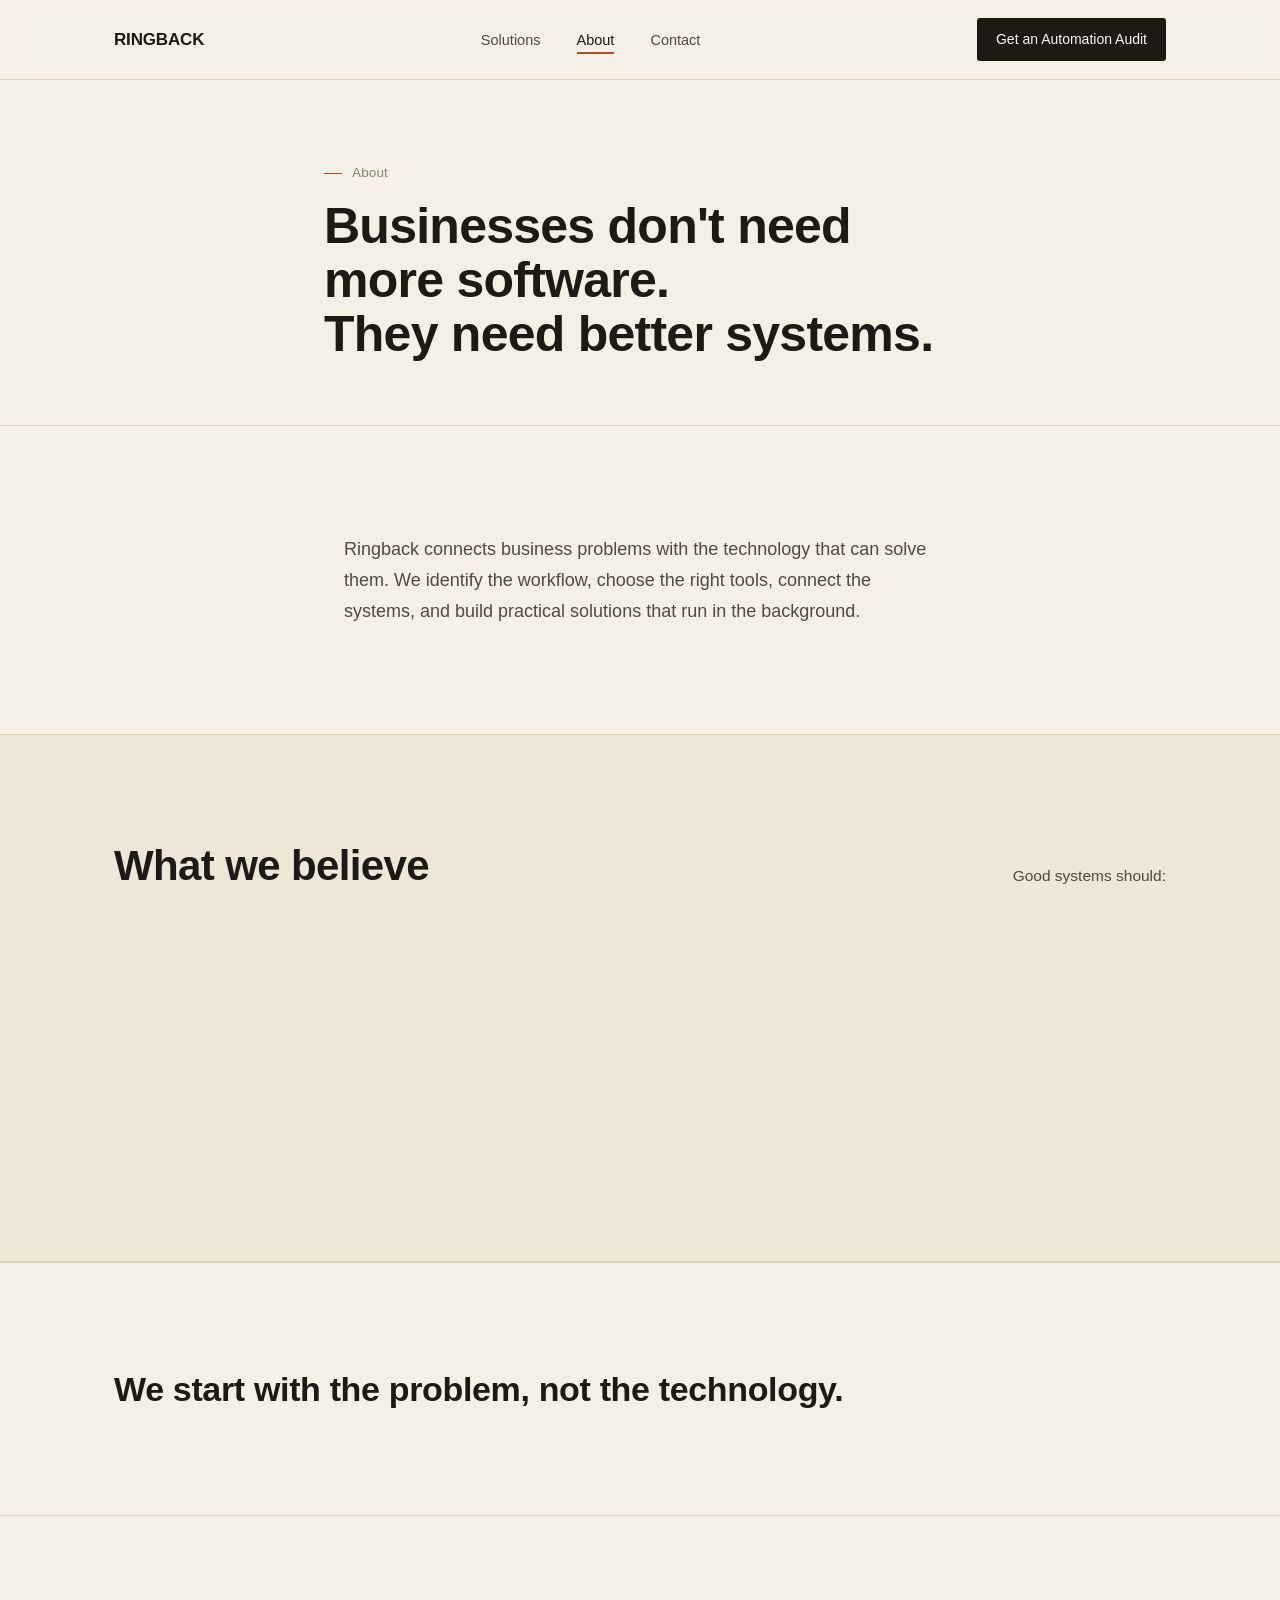
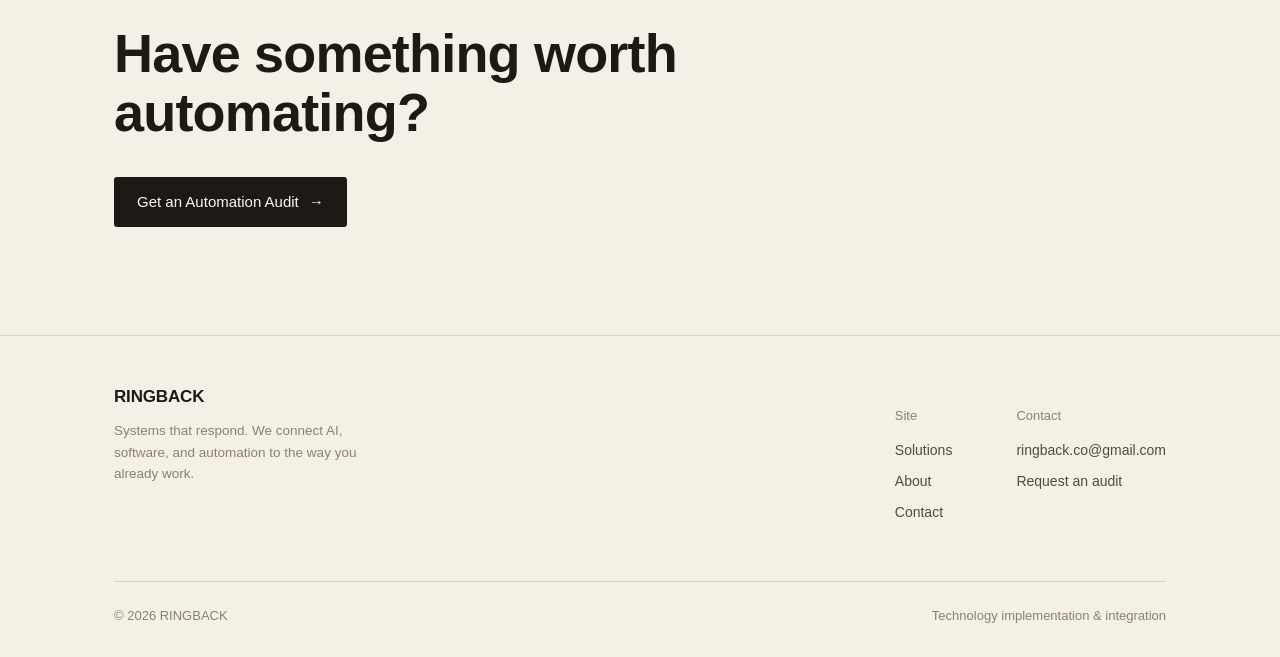
==== about.html @ 1ca5c449 "Add files via upload" ====
<!DOCTYPE html>
<html lang="en">
<head>
<meta charset="UTF-8">
<meta name="viewport" content="width=device-width, initial-scale=1.0">
<title>About — Ringback</title>
<meta name="description" content="Ringback connects business problems with the technology that can solve them. We start with the problem, not the technology.">
<link rel="stylesheet" href="styles.css">
</head>
<body>

<header class="site-header">
  <nav class="nav">
    <a href="index.html" class="nav-logo">RINGBACK</a>
    <ul class="nav-links">
      <li><a href="solutions.html">Solutions</a></li>
      <li><a href="about.html" aria-current="page">About</a></li>
      <li><a href="contact.html">Contact</a></li>
    </ul>
    <div class="nav-right">
      <a href="contact.html" class="btn btn-primary nav-cta">Get an Automation Audit</a>
      <button class="nav-toggle" aria-expanded="false" aria-label="Toggle menu">
        <span></span><span></span><span></span>
      </button>
    </div>
  </nav>
  <div class="mobile-panel">
    <a href="solutions.html">Solutions</a>
    <a href="about.html">About</a>
    <a href="contact.html">Contact</a>
    <a href="contact.html" class="btn btn-primary">Get an Automation Audit</a>
  </div>
</header>

<main>

  <section class="page-hero">
    <div class="wrap about-statement">
      <span class="eyebrow">About</span>
      <h1>Businesses don't need more software.<br>They need better systems.</h1>
    </div>
  </section>

  <section class="border-bottom">
    <div class="wrap" style="max-width:720px;">
      <p style="font-size:18px; line-height:1.7; color:var(--charcoal-soft);">Ringback connects business problems with the technology that can solve them. We identify the workflow, choose the right tools, connect the systems, and build practical solutions that run in the background.</p>
    </div>
  </section>

  <section class="section-alt border-bottom">
    <div class="wrap">
      <div class="section-head">
        <h2>What we believe</h2>
        <p class="lede">Good systems should:</p>
      </div>
      <ul class="belief-list reveal">
        <li>Remove repetitive work</li>
        <li>Fit the way a business already operates</li>
        <li>Connect existing tools instead of creating unnecessary complexity</li>
        <li>Use AI where it actually provides value</li>
      </ul>
    </div>
  </section>

  <section class="statement">
    <div class="wrap">
      <h2>We start with the problem, not the technology.</h2>
    </div>
  </section>

  <section class="final-cta">
    <div class="wrap">
      <h2>Have something worth automating?</h2>
      <div class="hero-actions">
        <a href="contact.html" class="btn btn-primary">Get an Automation Audit <span class="btn-arrow">→</span></a>
      </div>
    </div>
  </section>

</main>

<footer class="site-footer">
  <div class="wrap">
    <div class="footer-grid">
      <div class="footer-brand">
        <div class="nav-logo">RINGBACK</div>
        <p>Systems that respond. We connect AI, software, and automation to the way you already work.</p>
      </div>
      <div class="footer-cols">
        <div class="footer-col">
          <h5>Site</h5>
          <a href="solutions.html">Solutions</a>
                <a href="about.html">About</a>
          <a href="contact.html">Contact</a>
        </div>
        <div class="footer-col">
          <h5>Contact</h5>
          <a href="mailto:ringback.co@gmail.com">ringback.co@gmail.com</a>
          <a href="contact.html">Request an audit</a>
        </div>
      </div>
    </div>
    <div class="footer-bottom">
      <span>© 2026 RINGBACK</span>
      <span>Technology implementation &amp; integration</span>
    </div>
  </div>
</footer>

<script src="script.js"></script>
</body>
</html>
---- styles.css ----
/* ============================================================
   SUBSTRATE CO. — Design System
   Editorial technology-consultancy aesthetic.
   Cream / charcoal / restrained burnt orange.
   ============================================================ */

@import url('https://api.fontshare.com/v2/css?f[]=general-sans@400,500,600,700&display=swap');
@import url('https://fonts.googleapis.com/css2?family=IBM+Plex+Mono:wght@400;500&display=swap');

:root{
  --cream:        #F5F0E6;
  --cream-alt:     #EEE6D6;
  --paper:         #FBF8F2;
  --charcoal:      #1D1A15;
  --charcoal-soft: #514A3E;
  --charcoal-faint:#8A8172;
  --orange:        #B14D24;
  --orange-dim:    #C97C4F;
  --line:          #DDD2BC;
  --line-strong:   #C7B99D;

  --font-display: 'General Sans', 'Inter', -apple-system, BlinkMacSystemFont, sans-serif;
  --font-mono: 'IBM Plex Mono', ui-monospace, 'SFMono-Regular', Menlo, monospace;

  --max: 1180px;
  --gutter: clamp(20px, 5vw, 64px);

  --ease: cubic-bezier(.25,.1,.25,1);
}

*, *::before, *::after{ box-sizing: border-box; }

html{
  scroll-behavior: smooth;
}
@media (prefers-reduced-motion: reduce){
  html{ scroll-behavior: auto; }
  *, *::before, *::after{
    animation-duration: 0.001ms !important;
    animation-iteration-count: 1 !important;
    transition-duration: 0.001ms !important;
    scroll-behavior: auto !important;
  }
}

body{
  margin: 0;
  background: var(--cream);
  color: var(--charcoal);
  font-family: var(--font-display);
  font-size: 16px;
  line-height: 1.5;
  -webkit-font-smoothing: antialiased;
  text-rendering: optimizeLegibility;
  overflow-x: hidden;
}

img{ max-width: 100%; display: block; }

a{
  color: inherit;
  text-decoration: none;
}

.wrap{
  max-width: var(--max);
  margin: 0 auto;
  padding-left: var(--gutter);
  padding-right: var(--gutter);
}

h1,h2,h3,h4{
  margin: 0;
  font-weight: 600;
  letter-spacing: -0.015em;
  line-height: 1.08;
}

p{ margin: 0; }

::selection{
  background: var(--orange);
  color: var(--paper);
}

:focus-visible{
  outline: 2px solid var(--orange);
  outline-offset: 3px;
}

/* ---------------- Eyebrow / labels ---------------- */
.eyebrow{
  font-family: var(--font-display);
  font-weight: 500;
  font-size: 13.5px;
  letter-spacing: 0.01em;
  color: var(--charcoal-faint);
  display: inline-flex;
  align-items: center;
  gap: 10px;
}
.eyebrow::before{
  content: '';
  width: 18px;
  height: 1px;
  background: var(--orange);
  flex: none;
}

/* ---------------- Technical fragments (interface / workflow artifacts) ---------------- */
.tech-label{
  font-family: var(--font-mono);
  font-size: 11px;
  letter-spacing: 0.08em;
  text-transform: uppercase;
  color: var(--charcoal-faint);
}

/* ---------------- Buttons ---------------- */
.btn{
  display: inline-flex;
  align-items: center;
  gap: 10px;
  font-family: var(--font-display);
  font-weight: 500;
  font-size: 15px;
  padding: 13px 22px;
  border-radius: 3px;
  border: 1px solid transparent;
  cursor: pointer;
  transition: background .2s var(--ease), color .2s var(--ease), border-color .2s var(--ease), transform .15s var(--ease);
  white-space: nowrap;
}
.btn-primary{
  background: var(--charcoal);
  color: var(--paper);
}
.btn-primary:hover{
  background: var(--orange);
  transform: translateY(-1px);
}
.btn-ghost{
  background: transparent;
  color: var(--charcoal);
  border-color: var(--line-strong);
}
.btn-ghost:hover{
  border-color: var(--charcoal);
  transform: translateY(-1px);
}
.btn-arrow{
  transition: transform .2s var(--ease);
}
.btn:hover .btn-arrow{
  transform: translateX(3px);
}

/* ---------------- Nav ---------------- */
.site-header{
  position: sticky;
  top: 0;
  z-index: 100;
  background: rgba(245, 240, 230, 0.88);
  backdrop-filter: blur(10px);
  -webkit-backdrop-filter: blur(10px);
  border-bottom: 1px solid var(--line);
}
.nav{
  display: flex;
  align-items: center;
  justify-content: space-between;
  padding: 18px var(--gutter);
  max-width: var(--max);
  margin: 0 auto;
}
.nav-logo{
  font-weight: 600;
  font-size: 17px;
  letter-spacing: -0.01em;
}
.nav-links{
  display: flex;
  gap: 36px;
  list-style: none;
  margin: 0;
  padding: 0;
}
.nav-links a{
  font-size: 14.5px;
  color: var(--charcoal-soft);
  position: relative;
  padding: 4px 0;
  transition: color .2s var(--ease);
}
.nav-links a:hover,
.nav-links a[aria-current="page"]{
  color: var(--charcoal);
}
.nav-links a[aria-current="page"]::after{
  content: '';
  position: absolute;
  left: 0; right: 0; bottom: -2px;
  height: 2px;
  background: var(--orange);
}
.nav-right{
  display: flex;
  align-items: center;
  gap: 24px;
}
.nav-cta{
  padding: 10px 18px;
  font-size: 14px;
}
.nav-toggle{
  display: none;
  background: none;
  border: none;
  cursor: pointer;
  width: 32px;
  height: 22px;
  position: relative;
  flex: none;
}
.nav-toggle span{
  position: absolute;
  left: 0; right: 0;
  height: 1.5px;
  background: var(--charcoal);
  transition: transform .25s var(--ease), opacity .2s var(--ease), top .25s var(--ease);
}
.nav-toggle span:nth-child(1){ top: 2px; }
.nav-toggle span:nth-child(2){ top: 10px; }
.nav-toggle span:nth-child(3){ top: 18px; }
.nav-toggle[aria-expanded="true"] span:nth-child(1){ top: 10px; transform: rotate(45deg); }
.nav-toggle[aria-expanded="true"] span:nth-child(2){ opacity: 0; }
.nav-toggle[aria-expanded="true"] span:nth-child(3){ top: 10px; transform: rotate(-45deg); }

.mobile-panel{
  display: none;
  flex-direction: column;
  border-top: 1px solid var(--line);
  background: var(--cream);
}
.mobile-panel.open{ display: flex; }
.mobile-panel a{
  padding: 16px var(--gutter);
  border-bottom: 1px solid var(--line);
  font-size: 15px;
}
.mobile-panel .btn{
  margin: 18px var(--gutter);
  justify-content: center;
}

@media (max-width: 860px){
  .nav-links{ display: none; }
  .nav-right .btn-primary.nav-cta{ display: none; }
  .nav-toggle{ display: block; }
}

/* ---------------- Sections ---------------- */
section{
  padding: clamp(56px, 9vw, 108px) 0;
}
.section-alt{
  background: var(--cream-alt);
}
.border-top{ border-top: 1px solid var(--line); }
.border-bottom{ border-bottom: 1px solid var(--line); }

.section-head{
  display: flex;
  justify-content: space-between;
  align-items: flex-end;
  gap: 32px;
  margin-bottom: 48px;
  flex-wrap: wrap;
}
.section-head h2{
  font-size: clamp(28px, 3.4vw, 42px);
  max-width: 620px;
}
.section-head .lede{
  max-width: 360px;
  color: var(--charcoal-soft);
  font-size: 15.5px;
  line-height: 1.6;
}

/* ---------------- Hero ---------------- */
.hero{
  padding: clamp(28px, 6vw, 104px) 0 clamp(40px, 6vw, 80px);
}
.hero-grid{
  display: grid;
  grid-template-columns: 1.3fr 1fr;
  gap: 48px;
  align-items: end;
}
.hero h1{
  font-size: clamp(38px, 5.6vw, 70px);
  margin-top: 18px;
}
.hero-sub{
  color: var(--charcoal-soft);
  font-size: 17px;
  line-height: 1.65;
  max-width: 420px;
}
.hero-actions{
  display: flex;
  gap: 14px;
  margin-top: 32px;
  flex-wrap: wrap;
}
.hero-meta{
  border-left: 1px solid var(--line-strong);
  padding-left: 24px;
  font-family: var(--font-mono);
  font-size: 12.5px;
  color: var(--charcoal-faint);
  line-height: 1.9;
}
@media (max-width: 860px){
  .hero-grid{ grid-template-columns: 1fr; }
  .hero-meta{ border-left: none; border-top: 1px solid var(--line-strong); padding-left: 0; padding-top: 18px; }
}

/* ---------------- Brand statement ---------------- */
.statement{
  border-top: 1px solid var(--line);
  border-bottom: 1px solid var(--line);
}
.statement-grid{
  display: grid;
  grid-template-columns: 0.9fr 1.6fr;
  gap: 40px;
}
.statement h2{
  font-size: clamp(24px, 3vw, 34px);
  letter-spacing: -0.01em;
}
.statement p{
  font-size: clamp(18px, 2vw, 23px);
  line-height: 1.5;
  color: var(--charcoal-soft);
  max-width: 640px;
}
@media (max-width: 860px){
  .statement-grid{ grid-template-columns: 1fr; gap: 20px; }
}

/* ---------------- Signal path (signature element) ---------------- */
.signal{
  overflow-x: auto;
}
.signal-diagram{
  display: grid;
  grid-template-columns: repeat(4, 1fr);
  gap: 0;
  position: relative;
  margin-top: 56px;
  min-width: 720px;
}
.signal-diagram::before{
  content: '';
  position: absolute;
  top: 11px;
  left: 0;
  right: 0;
  height: 1px;
  background: var(--line-strong);
}
.signal-rail{
  position: absolute;
  top: 11px;
  left: 0;
  height: 1px;
  width: 0%;
  background: var(--orange);
  transition: width 1.4s var(--ease);
}
.signal-diagram.in-view .signal-rail{ width: 100%; }

.signal-stage{
  padding-right: 28px;
  position: relative;
}
.signal-dot{
  width: 11px;
  height: 11px;
  border-radius: 50%;
  background: var(--cream);
  border: 1.5px solid var(--line-strong);
  margin-bottom: 22px;
  position: relative;
  z-index: 2;
  transition: background .3s var(--ease), border-color .3s var(--ease);
}
.signal-diagram.in-view .signal-stage:nth-child(2) .signal-dot{ transition-delay: .25s; }
.signal-diagram.in-view .signal-stage:nth-child(3) .signal-dot{ transition-delay: .6s; }
.signal-diagram.in-view .signal-stage:nth-child(4) .signal-dot{ transition-delay: .95s; }
.signal-diagram.in-view .signal-dot{
  background: var(--orange);
  border-color: var(--orange);
}
.signal-label{
  font-family: var(--font-mono);
  font-size: 11.5px;
  letter-spacing: 0.1em;
  text-transform: uppercase;
  color: var(--charcoal-faint);
  margin-bottom: 14px;
}
.signal-stage h4{
  font-size: 17px;
  font-weight: 600;
  margin-bottom: 12px;
}
.signal-items{
  list-style: none;
  margin: 0; padding: 0;
  font-size: 14px;
  color: var(--charcoal-soft);
  line-height: 2;
}
@media (max-width: 700px){
  .signal-diagram{ min-width: 560px; }
}

/* ---------------- Services: editorial copy + interface fragment ---------------- */
.service-block{
  display: grid;
  grid-template-columns: 0.9fr 1fr;
  gap: 56px;
  padding: 56px 0;
  border-top: 1px solid var(--line);
  align-items: center;
}
.service-block:last-child{ border-bottom: 1px solid var(--line); }
.service-block.reverse .service-copy{ order: 2; }
.service-block.reverse .service-fragment{ order: 1; }

.service-copy h3{
  font-size: clamp(24px, 2.8vw, 32px);
  margin-bottom: 14px;
}
.service-copy .tagline{
  color: var(--charcoal-soft);
  font-size: 16.5px;
  line-height: 1.65;
  max-width: 420px;
}

/* Interface fragment — a believable, quiet snippet of a real product screen */
.fragment{
  background: var(--paper);
  border: 1px solid var(--line);
  border-radius: 5px;
  padding: 26px 28px;
  font-size: 14.5px;
}
.fragment-row{
  display: flex;
  justify-content: space-between;
  align-items: baseline;
  gap: 16px;
  padding: 12px 0;
}
.fragment-row + .fragment-row{
  border-top: 1px solid var(--line);
}
.fragment-label{
  font-family: var(--font-mono);
  font-size: 11px;
  letter-spacing: 0.05em;
  text-transform: uppercase;
  color: var(--charcoal-faint);
  flex: none;
}
.fragment-value{
  color: var(--charcoal);
  text-align: right;
}
.fragment-quote{
  color: var(--charcoal-soft);
  font-style: italic;
  line-height: 1.6;
  padding: 14px 0;
}
.fragment-quote + .fragment-quote{
  border-top: 1px solid var(--line);
}
.fragment-quote .who{
  font-style: normal;
  font-family: var(--font-mono);
  font-size: 10.5px;
  letter-spacing: 0.05em;
  text-transform: uppercase;
  color: var(--charcoal-faint);
  display: block;
  margin-bottom: 6px;
}
.fragment-status{
  margin-top: 14px;
  padding-top: 14px;
  border-top: 1px solid var(--line);
  display: flex;
  align-items: center;
  gap: 9px;
  font-family: var(--font-mono);
  font-size: 11.5px;
  letter-spacing: 0.04em;
  text-transform: uppercase;
  color: var(--charcoal-soft);
}
.fragment-status::before{
  content: '';
  width: 6px;
  height: 6px;
  border-radius: 50%;
  background: var(--orange);
  flex: none;
}

@media (max-width: 860px){
  .service-block, .service-block.reverse .service-copy, .service-block.reverse .service-fragment{
    grid-template-columns: 1fr;
    order: initial;
  }
  .service-block{ grid-template-columns: 1fr; gap: 24px; }
}

/* ---------------- Capability groups ---------------- */
.capabilities{
  display: grid;
  grid-template-columns: repeat(3, 1fr);
  gap: 1px;
  background: var(--line);
  border: 1px solid var(--line);
}
.capabilities.cols-2{
  grid-template-columns: repeat(2, 1fr);
}
.capability{
  background: var(--cream);
  padding: 32px;
}
.capability h4{
  font-family: var(--font-display);
  font-weight: 600;
  font-size: 15px;
  color: var(--charcoal);
  margin-bottom: 18px;
  padding-bottom: 12px;
  border-bottom: 1px solid var(--line);
}
.capability ul{
  list-style: none;
  margin: 0; padding: 0;
  font-size: 14.5px;
  color: var(--charcoal-soft);
  line-height: 2.1;
}
@media (max-width: 860px){
  .capabilities{ grid-template-columns: 1fr; }
}

/* ---------------- Before / after ---------------- */
.ba-list{
  display: flex;
  flex-direction: column;
  gap: 1px;
  background: var(--line);
  border: 1px solid var(--line);
}
.ba-row{
  display: grid;
  grid-template-columns: 1fr 1fr;
  background: var(--cream);
}
.ba-cell{
  padding: 28px 32px;
}
.ba-cell + .ba-cell{
  border-left: 1px solid var(--line);
}
.ba-tag{
  font-family: var(--font-mono);
  font-size: 11px;
  letter-spacing: 0.1em;
  text-transform: uppercase;
  margin-bottom: 10px;
  display: block;
}
.ba-cell.before .ba-tag{ color: var(--charcoal-faint); }
.ba-cell.after .ba-tag{ color: var(--orange); }
.ba-cell p{ font-size: 15.5px; line-height: 1.55; }
.ba-cell.after{ color: var(--charcoal); font-weight: 500; }
@media (max-width: 700px){
  .ba-row{ grid-template-columns: 1fr; }
  .ba-cell + .ba-cell{ border-left: none; border-top: 1px solid var(--line); }
}

/* ---------------- How it works ---------------- */
.steps{
  display: grid;
  grid-template-columns: repeat(4, 1fr);
  gap: 32px;
}
.step-num{
  font-family: var(--font-mono);
  font-size: 13px;
  color: var(--orange);
  margin-bottom: 16px;
  padding-bottom: 16px;
  border-bottom: 1px solid var(--line-strong);
}
.step h4{
  font-size: 18px;
  margin-bottom: 8px;
}
.step p{
  font-size: 14.5px;
  color: var(--charcoal-soft);
  line-height: 1.6;
}
@media (max-width: 860px){
  .steps{ grid-template-columns: 1fr 1fr; gap: 28px 24px; }
}
@media (max-width: 560px){
  .steps{ grid-template-columns: 1fr; }
}

/* ---------------- Who we help ---------------- */
.tag-cloud{
  margin-top: 32px;
  font-size: 18px;
  line-height: 1.9;
  color: var(--charcoal-soft);
  max-width: 640px;
}
.tag-pill{
  color: var(--charcoal);
}
.tag-pill:not(:last-child)::after{
  content: '·';
  color: var(--orange);
  margin: 0 10px;
}

/* ---------------- Scope statement (replaces pricing grid on homepage) ---------------- */
.scope-statement{
  display: grid;
  grid-template-columns: 0.8fr 1.4fr;
  gap: 40px;
  align-items: start;
}
.scope-statement h2{
  font-size: clamp(24px, 3vw, 32px);
  max-width: 420px;
}
.scope-statement .lede{
  color: var(--charcoal-soft);
  font-size: 17px;
  line-height: 1.65;
  max-width: 480px;
}
.scope-statement .hero-actions{ margin-top: 28px; }
@media (max-width: 860px){
  .scope-statement{ grid-template-columns: 1fr; gap: 20px; }
}

/* ---------------- Pricing (kept for reference pages only) ---------------- */
.pricing-grid{
  display: grid;
  grid-template-columns: repeat(4, 1fr);
  border-top: 1px solid var(--line);
  border-left: 1px solid var(--line);
}
.price-card{
  padding: 32px 28px;
  border-right: 1px solid var(--line);
  border-bottom: 1px solid var(--line);
}
.price-name{
  font-size: 14px;
  color: var(--charcoal-faint);
  margin-bottom: 20px;
}
.price-amount{
  font-size: 30px;
  font-weight: 600;
  margin-bottom: 6px;
}
.price-amount span{
  font-size: 14px;
  font-weight: 400;
  color: var(--charcoal-faint);
}
.pricing-note{
  margin-top: 24px;
  font-size: 14px;
  color: var(--charcoal-faint);
  max-width: 560px;
  line-height: 1.6;
}
@media (max-width: 860px){
  .pricing-grid{ grid-template-columns: 1fr 1fr; }
}
@media (max-width: 560px){
  .pricing-grid{ grid-template-columns: 1fr; }
}

/* ---------------- Final CTA ---------------- */
.final-cta{
  text-align: left;
}
.final-cta h2{
  font-size: clamp(30px, 4.4vw, 54px);
  max-width: 720px;
}
.final-cta .lede{
  margin-top: 20px;
  color: var(--charcoal-soft);
  font-size: 16.5px;
  max-width: 480px;
  line-height: 1.6;
}
.final-cta .hero-actions{ margin-top: 36px; }

/* ---------------- Footer ---------------- */
.site-footer{
  border-top: 1px solid var(--line);
  padding: 48px 0 32px;
}
.footer-grid{
  display: flex;
  justify-content: space-between;
  gap: 32px;
  flex-wrap: wrap;
}
.footer-brand p{
  color: var(--charcoal-faint);
  font-size: 13.5px;
  margin-top: 10px;
  max-width: 280px;
  line-height: 1.6;
}
.footer-cols{
  display: flex;
  gap: 64px;
}
.footer-col h5{
  font-family: var(--font-display);
  font-size: 13px;
  color: var(--charcoal-faint);
  margin-bottom: 14px;
  font-weight: 500;
}
.footer-col a{
  display: block;
  font-size: 14px;
  color: var(--charcoal-soft);
  margin-bottom: 10px;
}
.footer-col a:hover{ color: var(--orange); }
.footer-bottom{
  margin-top: 48px;
  padding-top: 24px;
  border-top: 1px solid var(--line);
  display: flex;
  justify-content: space-between;
  font-size: 13px;
  color: var(--charcoal-faint);
  flex-wrap: wrap;
  gap: 12px;
}
@media (max-width: 700px){
  .footer-cols{ gap: 36px; flex-wrap: wrap; }
}

/* ---------------- Page hero (inner pages) ---------------- */
.page-hero{
  padding: clamp(28px, 6vw, 88px) 0 clamp(36px, 6vw, 64px);
  border-bottom: 1px solid var(--line);
}
.page-hero h1{
  font-size: clamp(34px, 4.6vw, 56px);
  margin-top: 16px;
  max-width: 760px;
}
.page-hero .lede{
  margin-top: 20px;
  font-size: 17px;
  color: var(--charcoal-soft);
  max-width: 560px;
  line-height: 1.6;
}

/* ---------------- Solutions page ---------------- */
.solution-category{
  padding: 44px 0;
  border-top: 1px solid var(--line);
  display: grid;
  grid-template-columns: 0.7fr 2.3fr;
  gap: 32px;
}
.solution-category:last-child{ border-bottom: 1px solid var(--line); }
.solution-category h3{
  font-size: 20px;
  position: sticky;
  top: 90px;
}
.solution-items{
  display: grid;
  grid-template-columns: repeat(2, 1fr);
  gap: 28px 32px;
}
.solution-item h4{
  font-size: 16px;
  font-weight: 600;
  margin-bottom: 8px;
}
.solution-item p{
  font-size: 14px;
  color: var(--charcoal-soft);
  line-height: 1.6;
}
@media (max-width: 860px){
  .solution-category{ grid-template-columns: 1fr; gap: 18px; }
  .solution-category h3{ position: static; }
  .solution-items{ grid-template-columns: 1fr; }
}

/* ---------------- Work page ---------------- */
.case-study{
  padding: 56px 0;
  border-top: 1px solid var(--line);
}
.case-study:last-child{ border-bottom: 1px solid var(--line); }
.case-tag{
  font-size: 13px;
  color: var(--charcoal-faint);
  font-style: italic;
  display: inline-block;
  margin-bottom: 20px;
}
.case-head{
  display: flex;
  justify-content: space-between;
  align-items: baseline;
  gap: 24px;
  flex-wrap: wrap;
  margin-bottom: 32px;
}
.case-head h3{
  font-size: clamp(24px, 3vw, 34px);
}
.case-index{
  font-family: var(--font-display);
  font-size: 15px;
  color: var(--charcoal-faint);
}
.case-grid{
  display: grid;
  grid-template-columns: 1fr 1fr 1.3fr;
  gap: 32px;
}
.case-col h5{
  font-family: var(--font-display);
  font-size: 13px;
  font-weight: 600;
  color: var(--charcoal-faint);
  margin-bottom: 10px;
}
.case-col p{
  font-size: 14.5px;
  color: var(--charcoal-soft);
  line-height: 1.6;
}
.case-flow{
  font-family: var(--font-mono);
  font-size: 12.5px;
  line-height: 2.1;
  color: var(--charcoal-soft);
}
.case-flow .arrow{ color: var(--orange); }
@media (max-width: 860px){
  .case-grid{ grid-template-columns: 1fr; gap: 20px; }
}

/* ---------------- About page ---------------- */
.about-statement{
  max-width: 760px;
}
.about-statement h1{
  font-size: clamp(32px, 4.6vw, 50px);
}
.about-body{
  margin-top: 32px;
  font-size: 18px;
  line-height: 1.7;
  color: var(--charcoal-soft);
  max-width: 640px;
}
.principles{
  display: grid;
  grid-template-columns: repeat(3, 1fr);
  gap: 32px;
  margin-top: 8px;
}
.principle{
  padding-top: 20px;
  border-top: 1px solid var(--line-strong);
}
.principle h4{
  font-size: 16px;
  margin-bottom: 10px;
}
.principle p{
  font-size: 14.5px;
  color: var(--charcoal-soft);
  line-height: 1.6;
}
@media (max-width: 860px){
  .principles{ grid-template-columns: 1fr; gap: 24px; }
}

/* ---------------- Contact page ---------------- */
.contact-grid{
  display: grid;
  grid-template-columns: 0.9fr 1.3fr;
  gap: 56px;
}
.contact-info h2{
  font-size: clamp(26px, 3vw, 34px);
}
.contact-info .lede{
  margin-top: 18px;
  color: var(--charcoal-soft);
  font-size: 15.5px;
  line-height: 1.6;
  max-width: 380px;
}
.contact-detail{
  margin-top: 40px;
  padding-top: 24px;
  border-top: 1px solid var(--line-strong);
}
.contact-detail h5{
  font-family: var(--font-display);
  font-size: 13px;
  font-weight: 600;
  color: var(--charcoal-faint);
  margin-bottom: 8px;
}
.contact-detail p, .contact-detail a{
  font-size: 15px;
  color: var(--charcoal-soft);
}

.form-grid{
  display: grid;
  grid-template-columns: 1fr 1fr;
  gap: 22px 20px;
}
.field{
  display: flex;
  flex-direction: column;
  gap: 8px;
}
.field.full{ grid-column: 1 / -1; }
.field label{
  font-family: var(--font-display);
  font-size: 13.5px;
  font-weight: 500;
  color: var(--charcoal-soft);
}
.field input,
.field select,
.field textarea{
  font-family: var(--font-display);
  font-size: 15px;
  color: var(--charcoal);
  background: var(--paper);
  border: 1px solid var(--line-strong);
  border-radius: 3px;
  padding: 12px 14px;
  outline-offset: 2px;
  transition: border-color .2s var(--ease);
}
.field input:focus,
.field select:focus,
.field textarea:focus{
  border-color: var(--orange);
}
.field textarea{
  resize: vertical;
  min-height: 110px;
}
.form-note{
  font-size: 13px;
  color: var(--charcoal-faint);
  margin-top: 18px;
  line-height: 1.6;
}
.form-status{
  margin-top: 18px;
  font-size: 14px;
  font-family: var(--font-mono);
  color: var(--orange);
  display: none;
}
.form-status.visible{ display: block; }

@media (max-width: 860px){
  .contact-grid{ grid-template-columns: 1fr; gap: 40px; }
  .form-grid{ grid-template-columns: 1fr; }
}

/* ---------------- Compact "what we build" mini grid ---------------- */
.mini-grid{
  display: grid;
  grid-template-columns: repeat(2, 1fr);
  gap: 1px;
  background: var(--line);
  border: 1px solid var(--line);
}
.mini-service{
  background: var(--cream);
  padding: 32px;
}
.mini-service h3{
  font-size: 19px;
  margin-bottom: 10px;
}
.mini-service .desc{
  font-size: 14px;
  color: var(--charcoal-soft);
  line-height: 1.55;
  margin-bottom: 18px;
  max-width: 320px;
}
.mini-fragment{
  border-top: 1px solid var(--line);
  padding-top: 14px;
  margin-top: 14px;
}
.mini-line{
  display: flex;
  justify-content: space-between;
  gap: 10px;
  font-size: 12.5px;
  padding: 4px 0;
}
.mini-line .k{
  font-family: var(--font-mono);
  font-size: 10px;
  letter-spacing: 0.05em;
  text-transform: uppercase;
  color: var(--charcoal-faint);
  flex: none;
}
.mini-line .v{
  color: var(--charcoal);
  text-align: right;
}
.mini-quote{
  font-size: 13px;
  font-style: italic;
  color: var(--charcoal-soft);
  padding: 3px 0;
  line-height: 1.5;
}
@media (max-width: 700px){
  .mini-grid{ grid-template-columns: 1fr; }
}

/* ---------------- Compact work grid ---------------- */
.work-grid{
  display: grid;
  grid-template-columns: repeat(3, 1fr);
  gap: 1px;
  background: var(--line);
  border: 1px solid var(--line);
}
.work-card{
  background: var(--cream);
  padding: 30px 28px;
}
.work-card h3{
  font-size: 18px;
  margin: 10px 0 16px;
}
.work-steps{
  font-size: 13.5px;
  line-height: 1.5;
  color: var(--charcoal-soft);
}
.work-steps div{
  padding: 8px 0;
}
.work-steps div + div{
  border-top: 1px solid var(--line);
}
.work-steps .k{
  font-family: var(--font-mono);
  font-size: 10.5px;
  letter-spacing: 0.05em;
  text-transform: uppercase;
  color: var(--charcoal-faint);
  display: block;
  margin-bottom: 3px;
}
@media (max-width: 860px){
  .work-grid{ grid-template-columns: 1fr; }
}

/* ---------------- Compact about ---------------- */
.about-compact{
  max-width: 700px;
}
.about-compact h2{
  font-size: clamp(26px, 3.6vw, 40px);
  margin-bottom: 20px;
}
.about-compact p{
  font-size: 17px;
  line-height: 1.65;
  color: var(--charcoal-soft);
}

/* Anchor offset so sticky header doesn't cover section titles */
#solutions, #work, #about{
  scroll-margin-top: 84px;
}

/* ---------------- Explore grid (homepage bottom — links to other pages) ---------------- */
.explore-grid{
  display: grid;
  grid-template-columns: repeat(3, 1fr);
  border-top: 1px solid var(--line);
  border-left: 1px solid var(--line);
}
.explore-card{
  padding: 36px 28px;
  border-right: 1px solid var(--line);
  border-bottom: 1px solid var(--line);
  display: flex;
  flex-direction: column;
  justify-content: space-between;
  min-height: 200px;
  transition: background .2s var(--ease);
}
.explore-card:hover{
  background: var(--cream-alt);
}
.explore-num{
  font-family: var(--font-mono);
  font-size: 12px;
  color: var(--charcoal-faint);
  margin-bottom: auto;
}
.explore-card h3{
  font-size: 21px;
  margin: 24px 0 8px;
}
.explore-card p{
  font-size: 14px;
  color: var(--charcoal-soft);
  line-height: 1.5;
  margin-bottom: 16px;
}
.explore-arrow{
  font-size: 18px;
  color: var(--charcoal);
  transition: transform .2s var(--ease), color .2s var(--ease);
}
.explore-card:hover .explore-arrow{
  transform: translateX(4px);
  color: var(--orange);
}
@media (max-width: 700px){
  .explore-grid{ grid-template-columns: 1fr; }
  .explore-card{ min-height: unset; }
}

/* ---------------- Solutions page — compact flow item (single-column service) ---------------- */
.flow-item{
  padding: 36px 0;
  border-top: 1px solid var(--line);
  display: grid;
  grid-template-columns: 1fr 1fr;
  gap: 32px;
  align-items: center;
}
.flow-item:last-child{ border-bottom: 1px solid var(--line); }
.flow-item h3{
  font-size: 21px;
  margin-bottom: 10px;
}
.flow-item p{
  font-size: 15px;
  color: var(--charcoal-soft);
  line-height: 1.6;
  max-width: 400px;
}
@media (max-width: 860px){
  .flow-item{ grid-template-columns: 1fr; gap: 16px; }
}

/* ---------------- Solutions page — compact service list ---------------- */
.service-line{
  display: flex;
  justify-content: space-between;
  align-items: baseline;
  gap: 24px;
  padding: 20px 0;
  border-top: 1px solid var(--line);
}
.service-list li:last-child .service-line{
  border-bottom: 1px solid var(--line);
}
.service-line h4{
  font-size: 18px;
  font-weight: 600;
  flex: none;
}
.service-line p{
  font-size: 14.5px;
  color: var(--charcoal-soft);
  text-align: right;
  max-width: 420px;
}
.service-list{
  list-style: none;
  margin: 0;
  padding: 0;
}
.service-list .more{
  padding: 18px 0 0;
  font-size: 14px;
  font-style: italic;
  color: var(--charcoal-faint);
}
@media (max-width: 700px){
  .service-line{ flex-direction: column; align-items: flex-start; gap: 6px; }
  .service-line p{ text-align: left; max-width: none; }
}

.reveal{
  opacity: 0;
  transform: translateY(14px);
  transition: opacity .6s var(--ease), transform .6s var(--ease);
}
.reveal.in-view{
  opacity: 1;
  transform: translateY(0);
}

/* ---------------- About page — belief list ---------------- */
.belief-list{
  list-style: none;
  margin: 0;
  padding: 0;
  max-width: 560px;
}
.belief-list li{
  position: relative;
  padding: 14px 0 14px 26px;
  border-top: 1px solid var(--line);
  font-size: 16.5px;
  color: var(--charcoal-soft);
  line-height: 1.5;
}
.belief-list li:last-child{
  border-bottom: 1px solid var(--line);
}
.belief-list li::before{
  content: '';
  position: absolute;
  left: 0;
  top: 24px;
  width: 12px;
  height: 1px;
  background: var(--orange);
}

/* ---------------- Contact page — simplified single-column form ---------------- */
.contact-simple{
  max-width: 640px;
  margin: 0 auto;
}
.contact-alt{
  max-width: 640px;
  margin: 0 auto;
  padding-top: 32px;
  margin-top: 32px;
  border-top: 1px solid var(--line);
  text-align: center;
}
.contact-alt p{
  font-size: 14px;
  color: var(--charcoal-faint);
  margin-bottom: 6px;
}
.contact-alt a{
  font-size: 17px;
  font-weight: 500;
  color: var(--charcoal);
  border-bottom: 1px solid var(--line-strong);
  padding-bottom: 2px;
  transition: border-color .2s var(--ease), color .2s var(--ease);
}
.contact-alt a:hover{
  color: var(--orange);
  border-color: var(--orange);
}
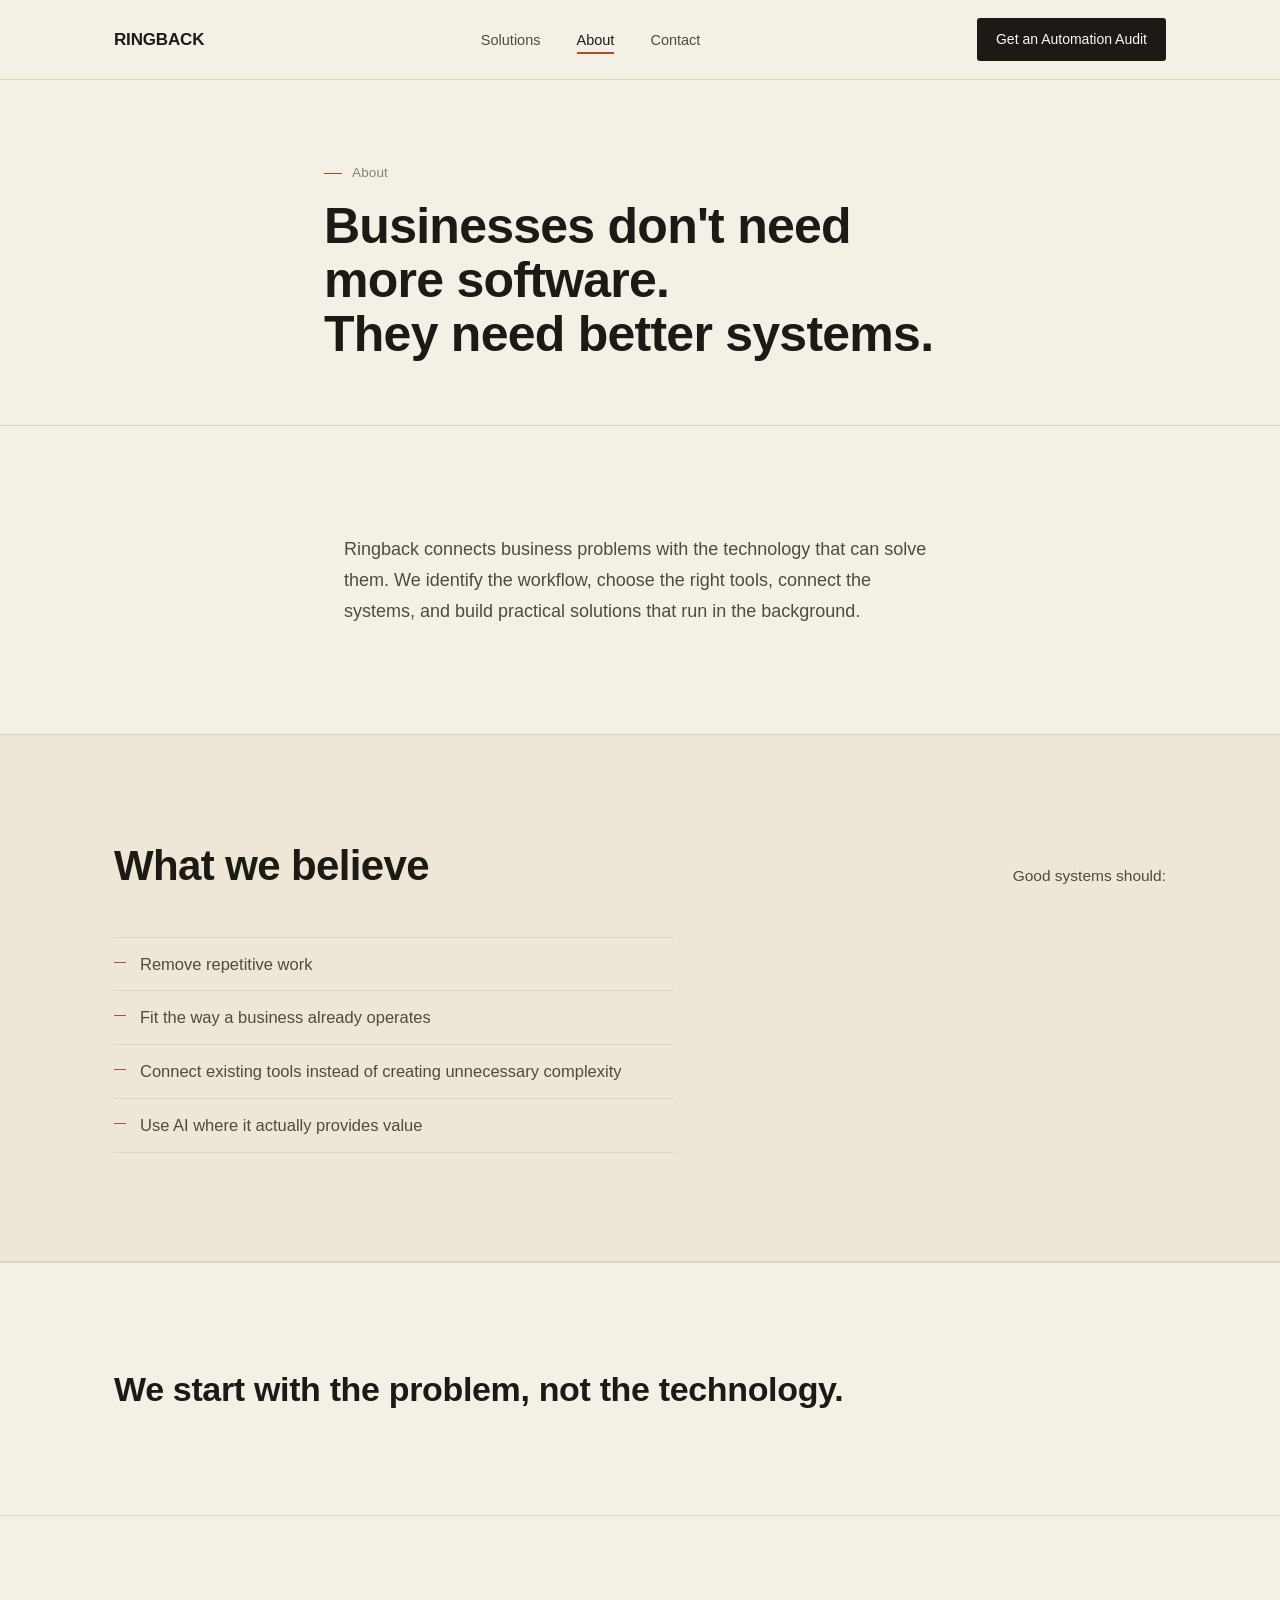
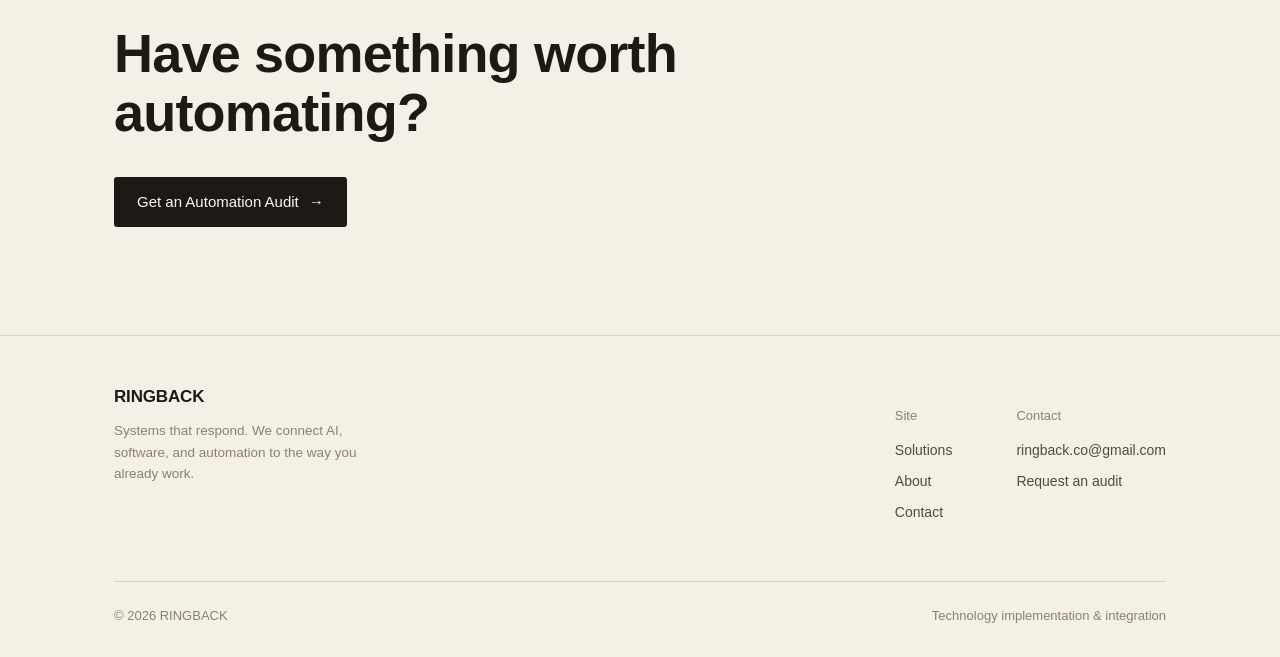
==== commit b5fa9228: "Add files via upload" ====
--- a/about.html
+++ b/about.html
@@ -5,30 +5,64 @@
 <meta name="viewport" content="width=device-width, initial-scale=1.0">
 <title>About — Ringback</title>
 <meta name="description" content="Ringback connects business problems with the technology that can solve them. We start with the problem, not the technology.">
+<link rel="canonical" href="https://ringback-systems.vercel.app/about">
+<link rel="icon" type="image/png" href="/favicon-32.png">
+<link rel="apple-touch-icon" href="/favicon.png">
+
+<meta property="og:type" content="website">
+<meta property="og:site_name" content="Ringback">
+<meta property="og:url" content="https://ringback-systems.vercel.app/about">
+<meta property="og:title" content="About — Ringback">
+<meta property="og:description" content="Ringback connects business problems with the technology that can solve them. We start with the problem, not the technology.">
+<meta property="og:image" content="https://ringback-systems.vercel.app/og-image.png">
+<meta property="og:image:width" content="1200">
+<meta property="og:image:height" content="630">
+
+<meta name="twitter:card" content="summary_large_image">
+<meta name="twitter:title" content="About — Ringback">
+<meta name="twitter:description" content="Ringback connects business problems with the technology that can solve them. We start with the problem, not the technology.">
+<meta name="twitter:image" content="https://ringback-systems.vercel.app/og-image.png">
+
+<script type="application/ld+json">
+{
+  "@context": "https://schema.org",
+  "@type": "ProfessionalService",
+  "name": "Ringback",
+  "description": "Ringback connects AI, software, and automation to the way businesses already work — AI call answering, website chat, lead intake, workflow automation, and review automation.",
+  "url": "https://ringback-systems.vercel.app/",
+  "image": "https://ringback-systems.vercel.app/og-image.png",
+  "priceRange": "$259+",
+  "contactPoint": {
+    "@type": "ContactPoint",
+    "email": "ringback.co@gmail.com",
+    "contactType": "customer service"
+  }
+}
+</script>
 <link rel="stylesheet" href="styles.css">
 </head>
 <body>
 
 <header class="site-header">
   <nav class="nav">
-    <a href="index.html" class="nav-logo">RINGBACK</a>
+    <a href="/" class="nav-logo">RINGBACK</a>
     <ul class="nav-links">
-      <li><a href="solutions.html">Solutions</a></li>
-      <li><a href="about.html" aria-current="page">About</a></li>
-      <li><a href="contact.html">Contact</a></li>
+      <li><a href="/solutions">Solutions</a></li>
+      <li><a href="/about" aria-current="page">About</a></li>
+      <li><a href="/contact">Contact</a></li>
     </ul>
     <div class="nav-right">
-      <a href="contact.html" class="btn btn-primary nav-cta">Get an Automation Audit</a>
+      <a href="/contact" class="btn btn-primary nav-cta">Get an Automation Audit</a>
       <button class="nav-toggle" aria-expanded="false" aria-label="Toggle menu">
         <span></span><span></span><span></span>
       </button>
     </div>
   </nav>
   <div class="mobile-panel">
-    <a href="solutions.html">Solutions</a>
-    <a href="about.html">About</a>
-    <a href="contact.html">Contact</a>
-    <a href="contact.html" class="btn btn-primary">Get an Automation Audit</a>
+    <a href="/solutions">Solutions</a>
+    <a href="/about">About</a>
+    <a href="/contact">Contact</a>
+    <a href="/contact" class="btn btn-primary">Get an Automation Audit</a>
   </div>
 </header>
 
@@ -72,7 +106,7 @@
     <div class="wrap">
       <h2>Have something worth automating?</h2>
       <div class="hero-actions">
-        <a href="contact.html" class="btn btn-primary">Get an Automation Audit <span class="btn-arrow">→</span></a>
+        <a href="/contact" class="btn btn-primary">Get an Automation Audit <span class="btn-arrow">→</span></a>
       </div>
     </div>
   </section>
@@ -89,14 +123,14 @@
       <div class="footer-cols">
         <div class="footer-col">
           <h5>Site</h5>
-          <a href="solutions.html">Solutions</a>
-                <a href="about.html">About</a>
-          <a href="contact.html">Contact</a>
+          <a href="/solutions">Solutions</a>
+                <a href="/about">About</a>
+          <a href="/contact">Contact</a>
         </div>
         <div class="footer-col">
           <h5>Contact</h5>
           <a href="mailto:ringback.co@gmail.com">ringback.co@gmail.com</a>
-          <a href="contact.html">Request an audit</a>
+          <a href="/contact">Request an audit</a>
         </div>
       </div>
     </div>
--- a/styles.css
+++ b/styles.css
@@ -729,6 +729,12 @@
   line-height: 1.6;
 }
 .final-cta .hero-actions{ margin-top: 36px; }
+.price-note{
+  margin-top: 18px;
+  font-size: 13.5px;
+  color: var(--charcoal-faint);
+  font-style: italic;
+}
 
 /* ---------------- Footer ---------------- */
 .site-footer{
@@ -1215,13 +1221,26 @@
 .service-line{
   display: flex;
   justify-content: space-between;
-  align-items: baseline;
-  gap: 24px;
-  padding: 20px 0;
-  border-top: 1px solid var(--line);
+  align-items: center;
+  gap: 20px;
+  padding: 20px 4px;
+  margin: 0 -4px;
+  border-top: 1px solid var(--line);
+  border-radius: 3px;
+  transition: background .2s var(--ease), padding-left .2s var(--ease);
 }
 .service-list li:last-child .service-line{
   border-bottom: 1px solid var(--line);
+}
+a.service-line:hover,
+a.service-line:focus-visible{
+  background: var(--cream-alt);
+  padding-left: 14px;
+}
+.service-text{
+  display: flex;
+  flex-direction: column;
+  gap: 2px;
 }
 .service-line h4{
   font-size: 18px;
@@ -1231,8 +1250,38 @@
 .service-line p{
   font-size: 14.5px;
   color: var(--charcoal-soft);
-  text-align: right;
-  max-width: 420px;
+  max-width: 380px;
+}
+.service-meta{
+  display: flex;
+  align-items: center;
+  gap: 16px;
+  flex: none;
+}
+.service-price{
+  font-family: var(--font-mono);
+  font-size: 13px;
+  color: var(--charcoal-faint);
+  white-space: nowrap;
+  transition: color .2s var(--ease);
+}
+a.service-line:hover .service-price,
+a.service-line:focus-visible .service-price{
+  color: var(--charcoal);
+}
+.service-arrow{
+  flex: none;
+  font-size: 16px;
+  color: var(--charcoal-faint);
+  opacity: 0;
+  transform: translateX(-6px);
+  transition: opacity .2s var(--ease), transform .2s var(--ease), color .2s var(--ease);
+}
+a.service-line:hover .service-arrow,
+a.service-line:focus-visible .service-arrow{
+  opacity: 1;
+  transform: translateX(0);
+  color: var(--orange);
 }
 .service-list{
   list-style: none;
@@ -1246,8 +1295,37 @@
   color: var(--charcoal-faint);
 }
 @media (max-width: 700px){
-  .service-line{ flex-direction: column; align-items: flex-start; gap: 6px; }
-  .service-line p{ text-align: left; max-width: none; }
+  .service-line{ gap: 12px; }
+  .service-line p{ max-width: none; }
+  .service-arrow{ opacity: 0.5; transform: none; }
+  .service-price{ font-size: 12px; }
+}
+
+/* ---------------- Solutions page — category blocks ---------------- */
+.cat-block{ margin-bottom: 48px; }
+.cat-block:last-child{ margin-bottom: 0; }
+.cat-head{
+  display: flex;
+  align-items: baseline;
+  gap: 16px;
+  margin-bottom: 8px;
+}
+.cat-num{
+  font-family: var(--font-mono);
+  font-size: 12px;
+  color: var(--orange);
+  flex: none;
+}
+.cat-head h3{
+  font-size: 20px;
+  font-weight: 700;
+  color: var(--charcoal);
+  letter-spacing: -0.01em;
+}
+.cat-head p{
+  font-size: 14px;
+  color: var(--charcoal-faint);
+  margin-top: 4px;
 }
 
 .reveal{
@@ -1318,3 +1396,18 @@
   color: var(--orange);
   border-color: var(--orange);
 }
+
+.service-banner{
+  display: none;
+  max-width: 640px;
+  margin: 0 auto 24px;
+  font-family: var(--font-mono);
+  font-size: 12px;
+  letter-spacing: 0.04em;
+  text-transform: uppercase;
+  color: var(--orange);
+  border: 1px solid var(--line-strong);
+  border-radius: 3px;
+  padding: 10px 16px;
+}
+.service-banner.visible{ display: block; }
